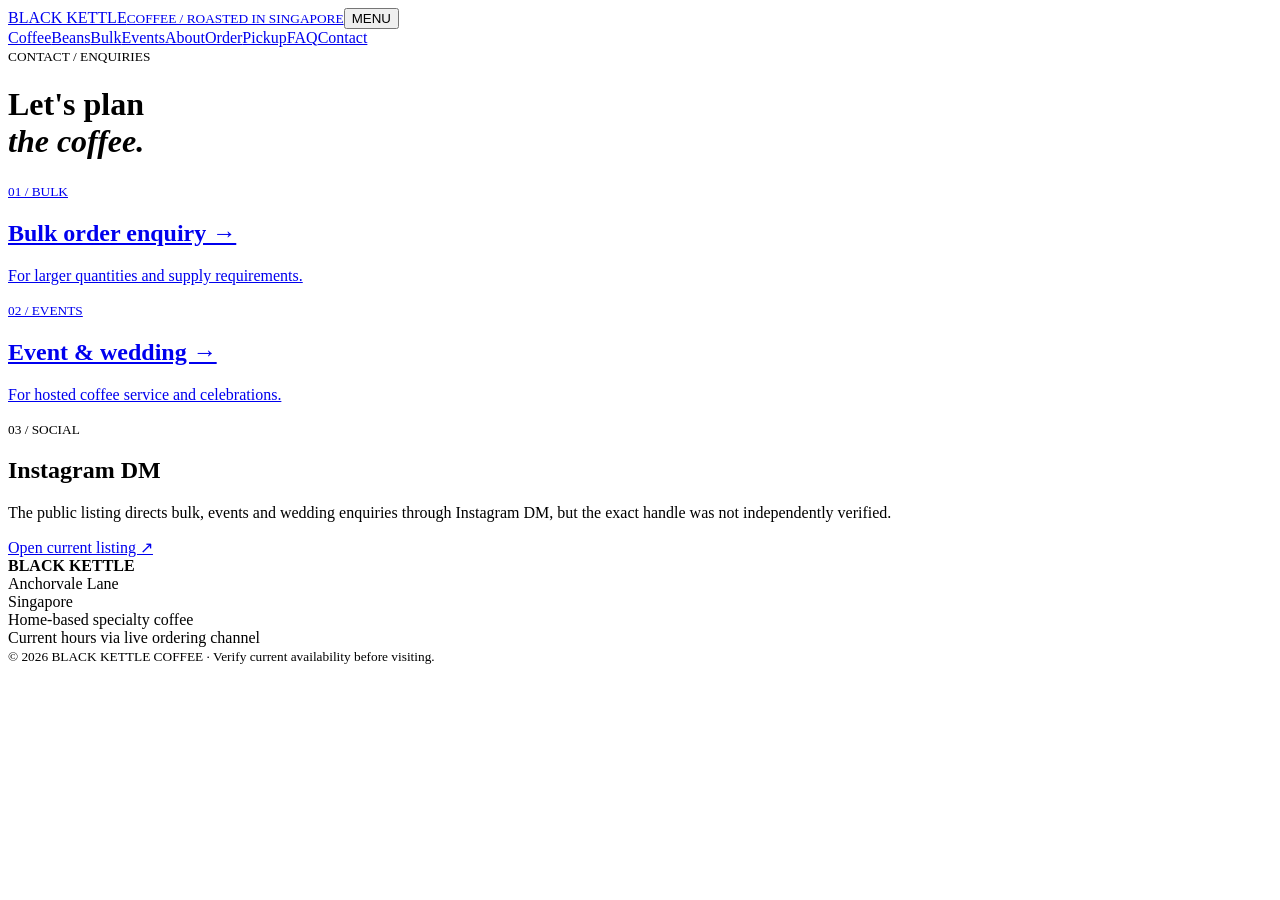
==== contact.html @ 684b91ed "Build A10 Black Kettle Coffee — contact.html" ====
<!doctype html><html><head><meta charset="utf-8"><meta name="viewport" content="width=device-width,initial-scale=1"><title>Contact — Black Kettle</title><link rel="stylesheet" href="css/style.css"></head><body><header><a class="brand" href="index.html">BLACK KETTLE<small>COFFEE / ROASTED IN SINGAPORE</small></a><button id="toggle">MENU</button><nav><a href="menu.html">Coffee</a><a href="beans.html">Beans</a><a href="bulk.html">Bulk</a><a href="events.html">Events</a><a href="about.html">About</a><a href="order.html">Order</a><a href="pickup.html">Pickup</a><a href="faq.html">FAQ</a><a href="contact.html">Contact</a></nav></header><main class="inner"><small>CONTACT / ENQUIRIES</small><h1>Let's plan<br><i>the coffee.</i></h1><div class="cards"><a href="bulk.html"><small>01 / BULK</small><h2>Bulk order enquiry →</h2><p>For larger quantities and supply requirements.</p></a><a href="events.html"><small>02 / EVENTS</small><h2>Event & wedding →</h2><p>For hosted coffee service and celebrations.</p></a><div><small>03 / SOCIAL</small><h2>Instagram DM</h2><p>The public listing directs bulk, events and wedding enquiries through Instagram DM, but the exact handle was not independently verified.</p></div></div><a class="btn" href="https://tabaous.com/" target="_blank">Open current listing ↗</a></main><footer><strong>BLACK KETTLE</strong><div>Anchorvale Lane<br>Singapore</div><div>Home-based specialty coffee<br>Current hours via live ordering channel</div><small>© 2026 BLACK KETTLE COFFEE · Verify current availability before visiting.</small></footer><script src="js/app.js"></script></body></html>
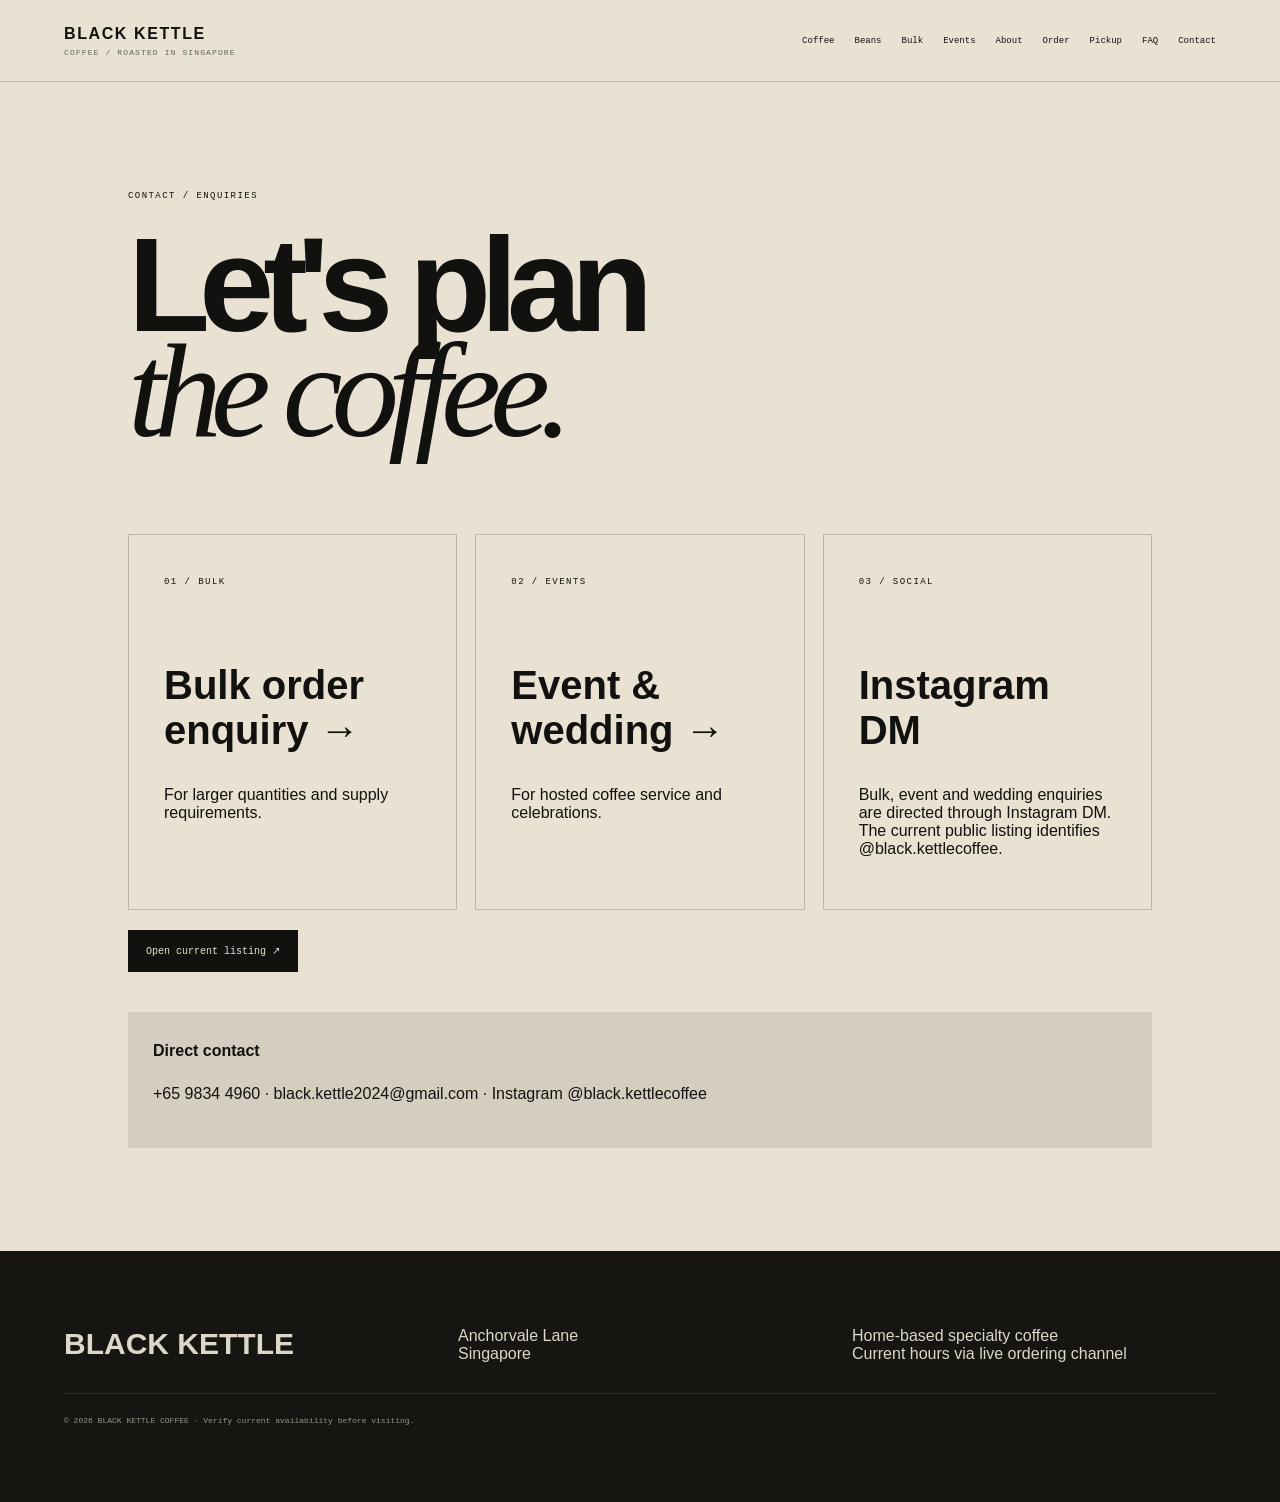
==== commit 079608dd: "Refine contact.html with verification fixes" ====
--- a/contact.html
+++ b/contact.html
@@ -1 +1 @@
-<!doctype html><html><head><meta charset="utf-8"><meta name="viewport" content="width=device-width,initial-scale=1"><title>Contact — Black Kettle</title><link rel="stylesheet" href="css/style.css"></head><body><header><a class="brand" href="index.html">BLACK KETTLE<small>COFFEE / ROASTED IN SINGAPORE</small></a><button id="toggle">MENU</button><nav><a href="menu.html">Coffee</a><a href="beans.html">Beans</a><a href="bulk.html">Bulk</a><a href="events.html">Events</a><a href="about.html">About</a><a href="order.html">Order</a><a href="pickup.html">Pickup</a><a href="faq.html">FAQ</a><a href="contact.html">Contact</a></nav></header><main class="inner"><small>CONTACT / ENQUIRIES</small><h1>Let's plan<br><i>the coffee.</i></h1><div class="cards"><a href="bulk.html"><small>01 / BULK</small><h2>Bulk order enquiry →</h2><p>For larger quantities and supply requirements.</p></a><a href="events.html"><small>02 / EVENTS</small><h2>Event & wedding →</h2><p>For hosted coffee service and celebrations.</p></a><div><small>03 / SOCIAL</small><h2>Instagram DM</h2><p>The public listing directs bulk, events and wedding enquiries through Instagram DM, but the exact handle was not independently verified.</p></div></div><a class="btn" href="https://tabaous.com/" target="_blank">Open current listing ↗</a></main><footer><strong>BLACK KETTLE</strong><div>Anchorvale Lane<br>Singapore</div><div>Home-based specialty coffee<br>Current hours via live ordering channel</div><small>© 2026 BLACK KETTLE COFFEE · Verify current availability before visiting.</small></footer><script src="js/app.js"></script></body></html>+<!doctype html><html><head><meta charset="utf-8"><meta name="viewport" content="width=device-width,initial-scale=1"><title>Contact — Black Kettle</title><link rel="stylesheet" href="css/style.css"></head><body><header><a class="brand" href="index.html">BLACK KETTLE<small>COFFEE / ROASTED IN SINGAPORE</small></a><button id="toggle">MENU</button><nav><a href="menu.html">Coffee</a><a href="beans.html">Beans</a><a href="bulk.html">Bulk</a><a href="events.html">Events</a><a href="about.html">About</a><a href="order.html">Order</a><a href="pickup.html">Pickup</a><a href="faq.html">FAQ</a><a href="contact.html">Contact</a></nav></header><main class="inner"><small>CONTACT / ENQUIRIES</small><h1>Let's plan<br><i>the coffee.</i></h1><div class="cards"><a href="bulk.html"><small>01 / BULK</small><h2>Bulk order enquiry →</h2><p>For larger quantities and supply requirements.</p></a><a href="events.html"><small>02 / EVENTS</small><h2>Event & wedding →</h2><p>For hosted coffee service and celebrations.</p></a><div><small>03 / SOCIAL</small><h2>Instagram DM</h2><p>Bulk, event and wedding enquiries are directed through Instagram DM. The current public listing identifies @black.kettlecoffee.</p></div></div><a class="btn" href="https://tabaous.com/blackkettlecoffee" target="_blank">Open current listing ↗</a><div class="notice"><b>Direct contact</b><p>+65 9834 4960 · black.kettle2024@gmail.com · Instagram @black.kettlecoffee</p></div></main><footer><strong>BLACK KETTLE</strong><div>Anchorvale Lane<br>Singapore</div><div>Home-based specialty coffee<br>Current hours via live ordering channel</div><small>© 2026 BLACK KETTLE COFFEE · Verify current availability before visiting.</small></footer><script src="js/app.js"></script></body></html>
--- a/css/style.css
+++ b/css/style.css
@@ -0,0 +1 @@
+:root{--ink:#11110f;--paper:#e9e1d2;--metal:#9da09c;--brown:#634734;--line:#11110f33;--mono:"Courier New",monospace;--serif:Georgia,serif}*{box-sizing:border-box}body{margin:0;background:var(--paper);color:var(--ink);font-family:Arial,sans-serif;overflow-x:hidden}a{color:inherit;text-decoration:none}header{height:82px;border-bottom:1px solid var(--line);display:flex;align-items:center;justify-content:space-between;padding:0 5vw;position:relative;z-index:20;background:#e9e1d2ee;backdrop-filter:blur(10px)}.brand{font-weight:900;letter-spacing:.1em}.brand small{display:block;font:8px var(--mono);letter-spacing:.14em;margin-top:5px;color:#5d635e}nav{display:flex;gap:20px;font:9px var(--mono)}#toggle{display:none;background:none;border:0;font:10px var(--mono)}main{min-height:calc(100vh - 82px)}.hero{min-height:calc(100vh - 82px);display:grid;grid-template-columns:1fr 1fr;align-items:center;padding:7vw 5vw;gap:5vw}.hero small,.inner>small,.manifesto small,.roast small,.event-band small,.cards small{font:9px var(--mono);letter-spacing:.16em}.hero h1,.inner h1{font-size:clamp(70px,10.5vw,145px);line-height:.78;letter-spacing:-.08em;margin:30px 0}.hero h1 i,.inner h1 i,h2 i{font-family:var(--serif);font-weight:500}.hero p{font-size:18px;line-height:1.65;max-width:560px}.btn{display:inline-block;background:var(--ink);color:var(--paper);padding:15px 18px;font:10px var(--mono);margin-top:20px}.ghost{display:inline-block;margin:20px 0 0 20px;font:10px var(--mono);text-decoration:underline}.beanfield{width:min(45vw,570px);aspect-ratio:1;justify-self:end;border-radius:50%;background:radial-gradient(circle,#d9d7cc,#a9aaa5 55%,#6b6d68);position:relative;box-shadow:inset 0 0 90px #fff6,0 30px 80px #0002}.kettle{position:absolute;z-index:2;width:45%;height:32%;left:28%;top:38%;border-radius:0 0 28% 28%;background:linear-gradient(#3e403e,#111);display:grid;place-items:center;color:#eee;font-size:40px;box-shadow:0 30px 40px #0005}.kettle:before{content:"";position:absolute;width:115%;height:40%;left:-7%;top:-18%;border-radius:50%;background:#3c2115;border:8px solid #b7b6ae}.beanfield span{position:absolute;width:13px;height:8px;border-radius:50%;background:#3a2117;animation:bean 6s infinite}.beanfield span:nth-child(2){left:20%;top:30%;transform:rotate(35deg)}.beanfield span:nth-child(3){right:20%;top:25%;transform:rotate(-25deg)}.beanfield span:nth-child(4){left:25%;bottom:22%;transform:rotate(-35deg)}.ticker{padding:18px 5vw;border-block:1px solid var(--line);font:9px var(--mono);letter-spacing:.15em;white-space:nowrap;overflow:hidden}.manifesto{padding:13vw 10vw;max-width:1100px}.manifesto h2,.roast h2,.event-band h2{font-size:clamp(55px,8vw,120px);line-height:.82;letter-spacing:-.07em}.manifesto p{max-width:600px;font-size:18px;line-height:1.7}.roast{padding:9vw 10vw;display:grid;grid-template-columns:1fr 1fr;gap:10vw;align-items:center;background:#c9c3b7}.roast-stage{height:450px;background:radial-gradient(circle,#7c5134,#2b201a 55%,#151312);position:relative;overflow:hidden}.roast-stage:after{content:"";position:absolute;inset:-30%;background:repeating-conic-gradient(#ffffff05 0 3deg,transparent 3deg 12deg);animation:spin 20s linear infinite}.roast-stage b{position:absolute;z-index:2;left:30px;top:30px;color:#eee;font:11px var(--mono)}.roast-stage i{position:absolute;width:35px;height:18px;background:#432819;border-radius:50%;z-index:2}.roast-stage i:nth-of-type(1){left:25%;top:30%;transform:rotate(30deg)}.roast-stage i:nth-of-type(2){left:55%;top:55%;transform:rotate(-20deg)}.roast-stage i:nth-of-type(3){left:35%;top:72%;transform:rotate(45deg)}.roast p{line-height:1.7;max-width:560px}.roast a{font:10px var(--mono);text-decoration:underline}.event-band{padding:12vw 5vw;background:var(--brown);color:var(--paper)}.light{background:var(--paper);color:var(--ink)}.inner{padding:8vw 10vw}.inner>p{font-size:18px;line-height:1.7;max-width:700px}.menu-list{margin:7vw 0;border-top:1px solid var(--line)}.menu-list article{display:flex;gap:25px;justify-content:space-between;padding:28px 0;border-bottom:1px solid var(--line)}.menu-list span,.menu-list b{font:9px var(--mono)}.menu-list h2{font-size:30px;margin:0}.menu-list p{margin:7px 0;color:#555}.roast-grid,.cards{display:grid;grid-template-columns:repeat(3,1fr);gap:18px;margin-top:7vw}.roast-grid article,.cards article,.cards>a,.cards>div{border:1px solid var(--line);padding:35px;min-height:280px;transition:.4s}.roast-grid article:hover,.cards>a:hover{transform:rotate(2deg) translateY(-5px);background:#d8d0c0}.roast-grid h2,.cards h2{font-size:40px;margin-top:75px}.dark{background:var(--ink);color:var(--paper);padding:9vw;position:relative;overflow:hidden}.dark h2{font-size:clamp(55px,8vw,110px);line-height:.82}.dark p{max-width:600px;line-height:1.7;color:#c4c1b8}.stages{display:flex;gap:10px;flex-wrap:wrap;margin-top:50px}.stages span{padding:12px 15px;border:1px solid #fff3;font:9px var(--mono)}.event-stack{display:grid;gap:14px;margin:7vw 0}.event-stack article{padding:38px;background:#d4cec1;border-left:6px solid var(--brown);transition:.5s}.event-stack article:nth-child(2){transform:translateX(4%)}.event-stack article:nth-child(3){transform:translateX(8%)}.event-stack h2{font-size:42px}.feature{display:grid;grid-template-columns:1fr 1fr;gap:7vw;margin-top:8vw}.feature>div{height:500px;background:radial-gradient(circle,#d8b59c,#6e4937 55%,#191716);display:grid;place-items:center}.feature span{font-size:100px;color:#fff7}.story{display:grid;grid-template-columns:140px 1fr;gap:7vw;max-width:1000px;margin:8vw 0;font-size:19px;line-height:1.8}.story>p{font:110px Georgia;color:var(--brown);margin:0}.notice{padding:25px;background:#d5cec0;margin-top:40px;line-height:1.7}.steps{display:grid;grid-template-columns:repeat(3,1fr);border-top:1px solid var(--line);margin-top:9vw}.steps div{padding:35px;border-right:1px solid var(--line);font:10px var(--mono)}.steps h2{font-size:34px;margin-top:65px}.faq{max-width:900px;margin-top:7vw;border-top:1px solid var(--line)}details{padding:25px 0;border-bottom:1px solid var(--line)}summary{cursor:pointer;font-size:20px;font-weight:700}details p{line-height:1.7;max-width:700px}form{max-width:700px;margin-top:6vw;display:grid;gap:18px}label{font:10px var(--mono);display:grid;gap:8px}input,textarea{font:16px Arial;padding:15px;border:1px solid var(--line);background:#f2ecdf}textarea{min-height:150px;resize:vertical}.form-note{font:10px var(--mono)!important}.reveal{opacity:0;transform:translateY(35px);filter:blur(6px);transition:1s}.reveal.in{opacity:1;transform:none;filter:none}footer{padding:6vw 5vw;display:grid;grid-template-columns:1fr 1fr 1fr;gap:30px;background:#171512;color:#ddd7ca}footer strong{font-size:30px}footer small{grid-column:1/-1;border-top:1px solid #fff2;padding-top:22px;font:8px var(--mono);opacity:.65}@keyframes spin{to{transform:rotate(360deg)}}@keyframes bean{50%{transform:translate(30px,-20px) rotate(70deg)}}@media(max-width:800px){header{height:72px}nav{display:none;position:absolute;top:72px;left:0;right:0;background:var(--paper);padding:25px 6vw;flex-direction:column}nav.open{display:flex}#toggle{display:block}.hero{grid-template-columns:1fr;padding:15vw 6vw}.beanfield{width:90vw}.roast,.feature,.story{grid-template-columns:1fr}.roast-stage,.feature>div{height:80vw}.roast-grid,.cards,.steps{grid-template-columns:1fr}.event-stack article:nth-child(2),.event-stack article:nth-child(3){transform:none}.inner{padding:15vw 6vw}.hero h1,.inner h1{font-size:20vw}footer{grid-template-columns:1fr}}@media(prefers-reduced-motion:reduce){*{animation:none!important;transition:none!important}.reveal{opacity:1;transform:none;filter:none}}
